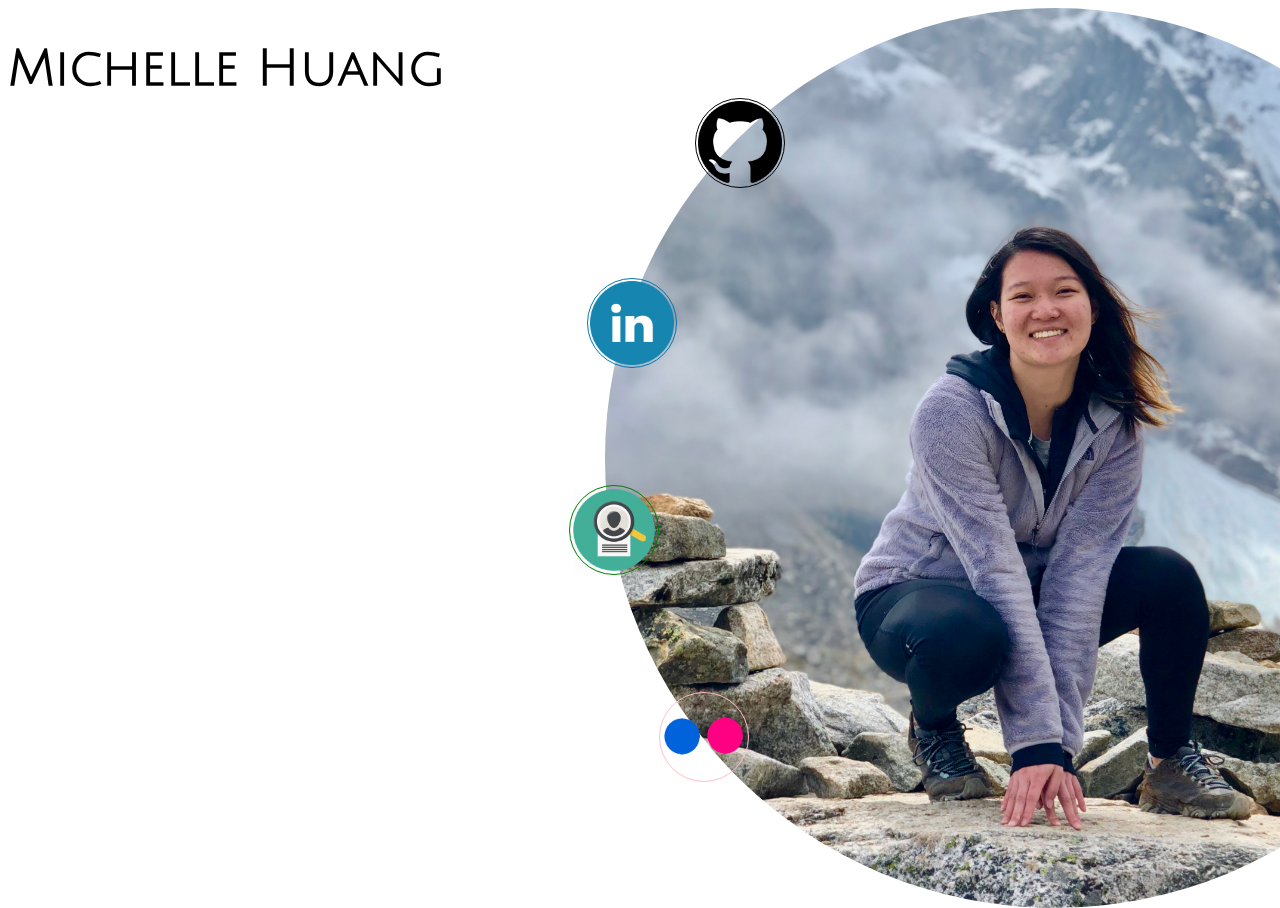
==== main.html @ f5717cc5 "Added buttons and links. Need to add in JS later" ====
<!doctype html>

<html lang="en">
<head>
  <meta charset="utf-8">

  <title>Michelle Huang</title>
  <meta name="description" content="Michelle's personal website">
  <meta name="author" content="Michelle Huang">

  <link rel="stylesheet" type="text/css" href="http://fonts.googleapis.com/css?family=Open+Sans|Julius+Sans+One">

  <link rel="stylesheet" href="css/main.css">

  <!--[if lt IE 9]>
    <script src="https://cdnjs.cloudflare.com/ajax/libs/html5shiv/3.7.3/html5shiv.js"></script>
  <![endif]-->
</head>

<body>
  <script src="js/scripts.js"></script>
  <h1 id="name-header">Michelle Huang</h1>
  <div id="img-container">
    <img class="img-circle" src="img/main-photo.jpg">
    <button class="circle-buttons" id="github" onclick="window.open('https://www.github.com/michellekhuang')">
      <img src="img/github.png" height="100%" width="100%">
    </button>
    <button class="circle-buttons" id="linkedin" onclick="window.open('https://www.linkedin.com/in/michellekhuang')">
      <img src="img/linkedin.png" height="100%" width="100%">
    </button>
    <button class="circle-buttons" id="resume" onclick="window.open('img/resume.pdf')">
      <img src="img/resume.png" height="100%" width="100%">
    </button>
    <button class="circle-buttons" id="flickr" onclick="window.open('https://www.flickr.com/people/164419414@N04/')">
      <img src="img/flickr.png" height="100%" width="100%">
    </button>
  </div>
</body>
</html>
---- css/main.css ----
html {
  font-family: 'Open Sans', sans-serif;
}

#name-header {
  font-family: 'Julius Sans One', sans-serif;
  position: absolute;
  font-size: 50px;
}

#img-container {
  position: absolute;
  width: 100%;
  height: 100%;
  right: 0px;
  overflow: hidden;
}

.img-circle {
  border-radius: 50%;
  width: 100vh;;
  height: 100vh;
  position: absolute;
  right: -25vh;
}

.circle-buttons {
  -webkit-appearance: button;
  -moz-appearance: button;
  appearance: button;
  border-radius: 50%;
  padding: 2px;
  background: transparent;
  width: 10vh;
  height: 10vh;
  position: absolute;
  cursor: pointer;
}

.circle-buttons:hover {
  transition: all 0.5s ease;
  transform: scale(1.3) perspective(1px);
}

#github {
  border: 1px solid black;
  right: 55vh;
  top: 10vh;
}

#linkedin {
  border: 1px solid #0077B5;
  right: 67vh;
  top: 30vh;
}

#resume {
  border: 1px solid green;
  right: 69vh;
  top: 53vh;
}

#flickr {
  border: 1px solid pink;
  right: 59vh;
  top: 76vh;
}
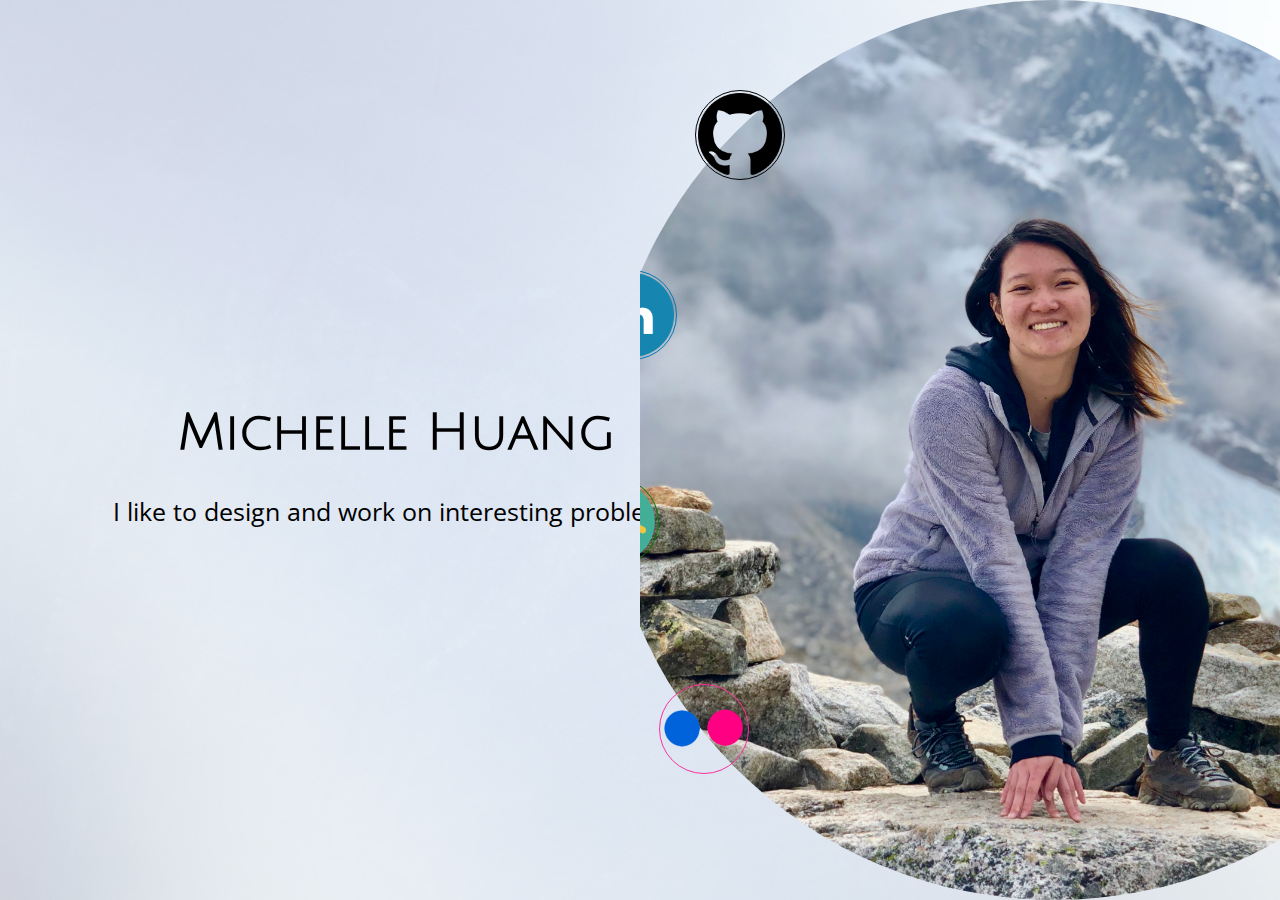
==== commit 20add314: "Updated wallpaper and some filler text for about me" ====
--- a/main.html
+++ b/main.html
@@ -19,7 +19,11 @@
 
 <body>
   <script src="js/scripts.js"></script>
-  <h1 id="name-header">Michelle Huang</h1>
+  <img id="background-pic" src="img/wallpaper.jpg">
+  <div id="about-me">
+    <h1 id="name-header">Michelle Huang</h1>
+    I like to design and work on interesting problems
+  </div>
   <div id="img-container">
     <img class="img-circle" src="img/main-photo.jpg">
     <button class="circle-buttons" id="github" onclick="window.open('https://www.github.com/michellekhuang')">
--- a/css/main.css
+++ b/css/main.css
@@ -2,24 +2,50 @@
   font-family: 'Open Sans', sans-serif;
 }
 
+body {
+  margin: 0px;
+}
+
+#about-me {
+  display: flex;
+  flex-direction: column;
+  text-align: center;
+  max-width: 60%;
+  padding-left: 1%;
+  padding-right: 1%;
+  height: 100vh;
+  align-content: center;
+  justify-content: center;
+  font-size: 25px;
+}
+
+#background-pic {
+  opacity: 0.2;
+  position: absolute;
+  top: 0px;
+  z-index: -1;
+  height: 100%;
+  width: 100%;
+}
+
 #name-header {
   font-family: 'Julius Sans One', sans-serif;
-  position: absolute;
-  font-size: 50px;
+  font-size: 50px;;
 }
 
 #img-container {
   position: absolute;
+  max-width: 50%;
   width: 100%;
   height: 100%;
+  top: 0px;
   right: 0px;
   overflow: hidden;
 }
 
 .img-circle {
   border-radius: 50%;
-  width: 100vh;;
-  height: 100vh;
+  height: 100%;
   position: absolute;
   right: -25vh;
 }
@@ -61,7 +87,10 @@
 }
 
 #flickr {
-  border: 1px solid pink;
+  border-width: 1px;
+  border-style: solid;
+  border-color: #FC329B;
+  #border-image: linear-gradient(to top left, blue, #FC329B) 1;
   right: 59vh;
   top: 76vh;
 }
